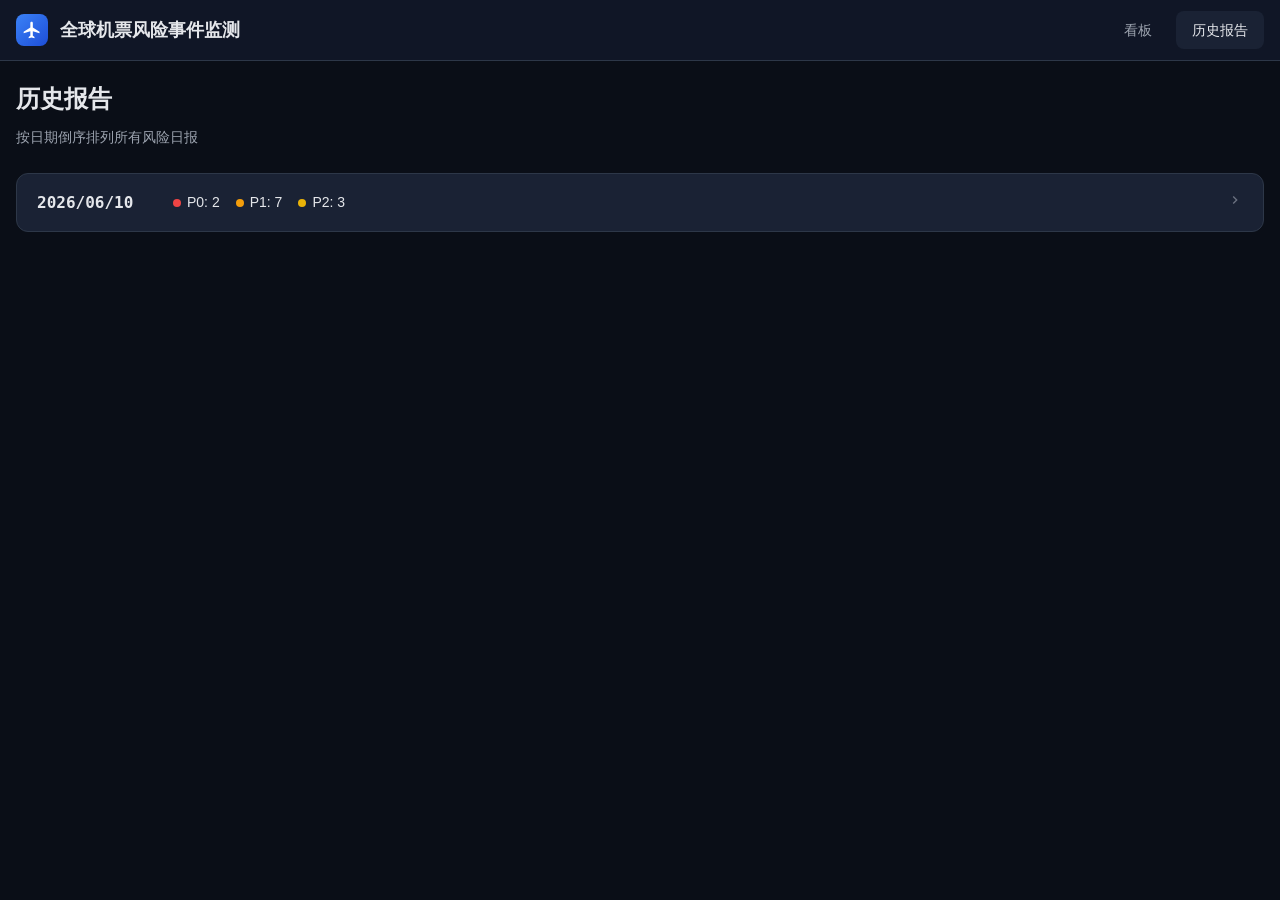
==== archive.html @ c84109a3 "init: flight risk monitor website" ====
<!DOCTYPE html>
<html lang="zh-CN">
<head>
  <meta charset="UTF-8">
  <meta name="viewport" content="width=device-width, initial-scale=1.0">
  <title>历史报告 - 全球机票风险事件监测</title>
  <link rel="stylesheet" href="css/style.css">
</head>
<body>
  <!-- Navigation -->
  <nav class="nav">
    <div class="nav-content">
      <div class="nav-brand">
        <div class="nav-logo">
          <svg viewBox="0 0 24 24"><path d="M21 16v-2l-8-5V3.5c0-.83-.67-1.5-1.5-1.5S10 2.67 10 3.5V9l-8 5v2l8-2.5V19l-2 1.5V22l3.5-1 3.5 1v-1.5L13 19v-5.5l8 2.5z"/></svg>
        </div>
        <span class="nav-title">全球机票风险事件监测</span>
      </div>
      <div class="nav-links">
        <a href="index.html" class="nav-link">看板</a>
        <a href="archive.html" class="nav-link active">历史报告</a>
      </div>
    </div>
  </nav>

  <!-- Main Content -->
  <main class="main">
    <div class="container">
      <!-- Page Header -->
      <div class="page-header">
        <h1 class="page-title">历史报告</h1>
        <div class="page-meta">
          <span>按日期倒序排列所有风险日报</span>
        </div>
      </div>

      <!-- Archive List -->
      <div class="archive-list" id="archiveList">
        <div class="loading">
          <div class="spinner"></div>
          加载历史报告...
        </div>
      </div>
    </div>
  </main>

  <script src="js/archive.js"></script>
</body>
</html>
---- css/style.css ----
/* Global Styles */
:root {
  --bg-primary: #0a0e17;
  --bg-secondary: #111827;
  --bg-card: #1a2234;
  --bg-card-hover: #243044;
  --text-primary: #e5e7eb;
  --text-secondary: #9ca3af;
  --text-muted: #6b7280;
  --border-color: #2d3748;
  --accent-p0: #ef4444;
  --accent-p0-bg: rgba(239, 68, 68, 0.15);
  --accent-p1: #f59e0b;
  --accent-p1-bg: rgba(245, 158, 11, 0.15);
  --accent-p2: #eab308;
  --accent-p2-bg: rgba(234, 179, 8, 0.15);
  --accent-blue: #3b82f6;
  --accent-blue-bg: rgba(59, 130, 246, 0.15);
  --shadow: 0 4px 6px -1px rgba(0, 0, 0, 0.3), 0 2px 4px -1px rgba(0, 0, 0, 0.2);
  --shadow-lg: 0 10px 15px -3px rgba(0, 0, 0, 0.4), 0 4px 6px -2px rgba(0, 0, 0, 0.3);
  --radius: 12px;
  --radius-sm: 8px;
}

* {
  margin: 0;
  padding: 0;
  box-sizing: border-box;
}

body {
  font-family: -apple-system, BlinkMacSystemFont, 'Segoe UI', Roboto, Oxygen, Ubuntu, sans-serif;
  background: var(--bg-primary);
  color: var(--text-primary);
  line-height: 1.6;
  min-height: 100vh;
}

/* Navigation */
.nav {
  position: fixed;
  top: 0;
  left: 0;
  right: 0;
  background: rgba(17, 24, 39, 0.95);
  backdrop-filter: blur(10px);
  border-bottom: 1px solid var(--border-color);
  z-index: 1000;
  padding: 0 1rem;
}

.nav-content {
  max-width: 1400px;
  margin: 0 auto;
  display: flex;
  align-items: center;
  justify-content: space-between;
  height: 60px;
}

.nav-brand {
  display: flex;
  align-items: center;
  gap: 0.75rem;
}

.nav-logo {
  width: 32px;
  height: 32px;
  background: linear-gradient(135deg, var(--accent-blue), #1d4ed8);
  border-radius: 8px;
  display: flex;
  align-items: center;
  justify-content: center;
}

.nav-logo svg {
  width: 20px;
  height: 20px;
  fill: white;
}

.nav-title {
  font-size: 1.125rem;
  font-weight: 600;
  color: var(--text-primary);
}

.nav-links {
  display: flex;
  gap: 0.5rem;
}

.nav-link {
  color: var(--text-secondary);
  text-decoration: none;
  padding: 0.5rem 1rem;
  border-radius: var(--radius-sm);
  font-size: 0.875rem;
  transition: all 0.2s;
}

.nav-link:hover, .nav-link.active {
  color: var(--text-primary);
  background: var(--bg-card);
}

/* Main Content */
.main {
  padding-top: 80px;
  padding-bottom: 2rem;
}

.container {
  max-width: 1400px;
  margin: 0 auto;
  padding: 0 1rem;
}

/* Header */
.page-header {
  margin-bottom: 1.5rem;
}

.page-title {
  font-size: 1.5rem;
  font-weight: 700;
  margin-bottom: 0.5rem;
}

.page-meta {
  display: flex;
  align-items: center;
  gap: 1rem;
  color: var(--text-secondary);
  font-size: 0.875rem;
}

.page-meta span {
  display: flex;
  align-items: center;
  gap: 0.375rem;
}

.page-meta svg {
  width: 14px;
  height: 14px;
  fill: currentColor;
}

/* Stats Cards */
.stats-grid {
  display: grid;
  grid-template-columns: repeat(auto-fit, minmax(200px, 1fr));
  gap: 1rem;
  margin-bottom: 1.5rem;
}

.stat-card {
  background: var(--bg-card);
  border-radius: var(--radius);
  padding: 1.25rem;
  border: 1px solid var(--border-color);
  transition: all 0.2s;
}

.stat-card:hover {
  transform: translateY(-2px);
  box-shadow: var(--shadow-lg);
}

.stat-card.p0 {
  border-left: 4px solid var(--accent-p0);
}

.stat-card.p1 {
  border-left: 4px solid var(--accent-p1);
}

.stat-card.p2 {
  border-left: 4px solid var(--accent-p2);
}

.stat-card.total {
  border-left: 4px solid var(--accent-blue);
}

.stat-label {
  font-size: 0.875rem;
  color: var(--text-secondary);
  margin-bottom: 0.5rem;
  display: flex;
  align-items: center;
  gap: 0.5rem;
}

.stat-value {
  font-size: 2.5rem;
  font-weight: 700;
  font-family: 'SF Mono', 'Consolas', monospace;
}

.stat-card.p0 .stat-value { color: var(--accent-p0); }
.stat-card.p1 .stat-value { color: var(--accent-p1); }
.stat-card.p2 .stat-value { color: var(--accent-p2); }
.stat-card.total .stat-value { color: var(--accent-blue); }

.stat-desc {
  font-size: 0.75rem;
  color: var(--text-muted);
  margin-top: 0.5rem;
}

/* Grid Layout */
.content-grid {
  display: grid;
  grid-template-columns: 1fr;
  gap: 1.5rem;
}

@media (min-width: 1024px) {
  .content-grid {
    grid-template-columns: 1fr 1fr;
  }
}

/* Map Section */
.map-section {
  background: var(--bg-card);
  border-radius: var(--radius);
  border: 1px solid var(--border-color);
  overflow: hidden;
}

.section-header {
  padding: 1rem 1.25rem;
  border-bottom: 1px solid var(--border-color);
  display: flex;
  align-items: center;
  justify-content: space-between;
}

.section-title {
  font-size: 1rem;
  font-weight: 600;
  display: flex;
  align-items: center;
  gap: 0.5rem;
}

.section-title svg {
  width: 18px;
  height: 18px;
  fill: currentColor;
}

.map-container {
  height: 400px;
  background: var(--bg-secondary);
}

#riskMap {
  height: 100%;
  width: 100%;
}

/* Legend */
.legend {
  display: flex;
  gap: 1rem;
  padding: 0.75rem 1.25rem;
  background: var(--bg-secondary);
  border-top: 1px solid var(--border-color);
}

.legend-item {
  display: flex;
  align-items: center;
  gap: 0.375rem;
  font-size: 0.75rem;
  color: var(--text-secondary);
}

.legend-dot {
  width: 10px;
  height: 10px;
  border-radius: 50%;
}

.legend-dot.p0 { background: var(--accent-p0); }
.legend-dot.p1 { background: var(--accent-p1); }
.legend-dot.p2 { background: var(--accent-p2); }

/* Event List */
.event-list-section {
  background: var(--bg-card);
  border-radius: var(--radius);
  border: 1px solid var(--border-color);
}

.event-list {
  max-height: 500px;
  overflow-y: auto;
}

.event-item {
  padding: 1rem 1.25rem;
  border-bottom: 1px solid var(--border-color);
  cursor: pointer;
  transition: background 0.2s;
}

.event-item:last-child {
  border-bottom: none;
}

.event-item:hover {
  background: var(--bg-card-hover);
}

.event-header {
  display: flex;
  align-items: flex-start;
  justify-content: space-between;
  gap: 0.75rem;
  margin-bottom: 0.5rem;
}

.event-priority {
  flex-shrink: 0;
  padding: 0.25rem 0.5rem;
  border-radius: 4px;
  font-size: 0.75rem;
  font-weight: 600;
}

.event-priority.p0 {
  background: var(--accent-p0-bg);
  color: var(--accent-p0);
}

.event-priority.p1 {
  background: var(--accent-p1-bg);
  color: var(--accent-p1);
}

.event-priority.p2 {
  background: var(--accent-p2-bg);
  color: var(--accent-p2);
}

.event-title {
  font-size: 0.9375rem;
  font-weight: 500;
  flex: 1;
}

.event-category {
  font-size: 0.75rem;
  color: var(--text-muted);
  margin-top: 0.375rem;
}

.event-meta {
  display: flex;
  flex-wrap: wrap;
  gap: 1rem;
  font-size: 0.8125rem;
  color: var(--text-secondary);
}

.event-meta-item {
  display: flex;
  align-items: center;
  gap: 0.375rem;
}

.event-meta-item svg {
  width: 14px;
  height: 14px;
  fill: currentColor;
}

/* Report Page */
.report-header {
  display: flex;
  flex-wrap: wrap;
  align-items: center;
  gap: 1rem;
  margin-bottom: 1.5rem;
}

.back-link {
  display: inline-flex;
  align-items: center;
  gap: 0.5rem;
  color: var(--text-secondary);
  text-decoration: none;
  font-size: 0.875rem;
  padding: 0.5rem 0;
  transition: color 0.2s;
}

.back-link:hover {
  color: var(--text-primary);
}

.back-link svg {
  width: 16px;
  height: 16px;
  fill: currentColor;
}

.report-title {
  font-size: 1.25rem;
  font-weight: 600;
}

/* Report Sections */
.report-section {
  margin-bottom: 1.5rem;
}

.report-section.p0 {
  border-left: 4px solid var(--accent-p0);
}

.report-section.p1 {
  border-left: 4px solid var(--accent-p1);
}

.report-section.p2 {
  border-left: 4px solid var(--accent-p2);
}

.report-section-header {
  background: var(--bg-card);
  padding: 1rem 1.25rem;
  border-radius: var(--radius) var(--radius) 0 0;
  border: 1px solid var(--border-color);
  border-bottom: none;
  display: flex;
  align-items: center;
  gap: 0.75rem;
}

.report-section-title {
  font-size: 1rem;
  font-weight: 600;
}

.report-section-body {
  background: var(--bg-card);
  border-radius: 0 0 var(--radius) var(--radius);
  border: 1px solid var(--border-color);
  overflow: hidden;
}

.dimension-group {
  padding: 1rem 1.25rem;
  border-bottom: 1px solid var(--border-color);
}

.dimension-group:last-child {
  border-bottom: none;
}

.dimension-title {
  font-size: 0.875rem;
  font-weight: 600;
  color: var(--text-secondary);
  margin-bottom: 0.75rem;
  display: flex;
  align-items: center;
  gap: 0.5rem;
}

.dimension-title svg {
  width: 16px;
  height: 16px;
  fill: currentColor;
}

.event-card {
  background: var(--bg-secondary);
  border-radius: var(--radius-sm);
  padding: 1rem;
  margin-bottom: 0.75rem;
}

.event-card:last-child {
  margin-bottom: 0;
}

.event-card-title {
  font-size: 0.9375rem;
  font-weight: 500;
  margin-bottom: 0.75rem;
}

.event-details {
  display: grid;
  grid-template-columns: repeat(auto-fit, minmax(200px, 1fr));
  gap: 0.75rem;
}

.detail-item {
  font-size: 0.8125rem;
}

.detail-label {
  color: var(--text-muted);
  margin-bottom: 0.125rem;
}

.detail-value {
  color: var(--text-primary);
}

.action-box {
  margin-top: 0.75rem;
  padding: 0.75rem;
  background: var(--accent-blue-bg);
  border-radius: var(--radius-sm);
  border-left: 3px solid var(--accent-blue);
}

.action-label {
  font-size: 0.75rem;
  font-weight: 600;
  color: var(--accent-blue);
  margin-bottom: 0.25rem;
}

.action-text {
  font-size: 0.8125rem;
  color: var(--text-secondary);
}

/* Flight Table */
.flight-section {
  background: var(--bg-card);
  border-radius: var(--radius);
  border: 1px solid var(--border-color);
  margin-bottom: 1.5rem;
}

.flight-table-wrapper {
  overflow-x: auto;
}

.flight-table {
  width: 100%;
  border-collapse: collapse;
  font-size: 0.8125rem;
}

.flight-table th,
.flight-table td {
  padding: 0.75rem 1rem;
  text-align: left;
  border-bottom: 1px solid var(--border-color);
}

.flight-table th {
  background: var(--bg-secondary);
  font-weight: 600;
  color: var(--text-secondary);
  white-space: nowrap;
}

.flight-table tr:last-child td {
  border-bottom: none;
}

.flight-table tr:hover td {
  background: var(--bg-card-hover);
}

.flight-airport {
  font-weight: 600;
}

.flight-count {
  color: var(--text-muted);
  font-size: 0.75rem;
}

.flight-route {
  font-family: 'SF Mono', 'Consolas', monospace;
  color: var(--text-secondary);
}

.status-badge {
  display: inline-flex;
  align-items: center;
  gap: 0.25rem;
  padding: 0.25rem 0.5rem;
  border-radius: 4px;
  font-size: 0.75rem;
  font-weight: 500;
}

.status-badge.cancelled {
  background: var(--accent-p0-bg);
  color: var(--accent-p0);
}

.status-badge.delayed {
  background: var(--accent-p1-bg);
  color: var(--accent-p1);
}

/* Sources */
.sources-section {
  background: var(--bg-card);
  border-radius: var(--radius);
  border: 1px solid var(--border-color);
  padding: 1.25rem;
}

.sources-title {
  font-size: 0.875rem;
  font-weight: 600;
  margin-bottom: 0.75rem;
}

.sources-list {
  display: flex;
  flex-wrap: wrap;
  gap: 0.5rem;
}

.source-tag {
  display: inline-flex;
  align-items: center;
  gap: 0.375rem;
  padding: 0.375rem 0.75rem;
  background: var(--bg-secondary);
  border-radius: var(--radius-sm);
  font-size: 0.75rem;
  color: var(--text-secondary);
}

.source-tag svg {
  width: 12px;
  height: 12px;
  fill: currentColor;
}

/* Archive Page */
.archive-list {
  display: flex;
  flex-direction: column;
  gap: 0.75rem;
}

.archive-item {
  display: flex;
  align-items: center;
  gap: 1rem;
  background: var(--bg-card);
  border-radius: var(--radius);
  border: 1px solid var(--border-color);
  padding: 1rem 1.25rem;
  cursor: pointer;
  transition: all 0.2s;
}

.archive-item:hover {
  background: var(--bg-card-hover);
  transform: translateX(4px);
}

.archive-date {
  font-size: 1rem;
  font-weight: 600;
  font-family: 'SF Mono', 'Consolas', monospace;
  min-width: 120px;
}

.archive-stats {
  display: flex;
  gap: 1rem;
  flex: 1;
}

.archive-stat {
  display: flex;
  align-items: center;
  gap: 0.375rem;
  font-size: 0.875rem;
}

.archive-stat .dot {
  width: 8px;
  height: 8px;
  border-radius: 50%;
}

.archive-stat .dot.p0 { background: var(--accent-p0); }
.archive-stat .dot.p1 { background: var(--accent-p1); }
.archive-stat .dot.p2 { background: var(--accent-p2); }

.archive-arrow {
  color: var(--text-muted);
}

.archive-arrow svg {
  width: 16px;
  height: 16px;
  fill: currentColor;
}

.empty-state {
  text-align: center;
  padding: 3rem 1rem;
  color: var(--text-muted);
}

.empty-state svg {
  width: 48px;
  height: 48px;
  fill: currentColor;
  margin-bottom: 1rem;
  opacity: 0.5;
}

/* Loading */
.loading {
  display: flex;
  align-items: center;
  justify-content: center;
  padding: 3rem 1rem;
  color: var(--text-muted);
}

.spinner {
  width: 32px;
  height: 32px;
  border: 3px solid var(--border-color);
  border-top-color: var(--accent-blue);
  border-radius: 50%;
  animation: spin 1s linear infinite;
  margin-right: 0.75rem;
}

@keyframes spin {
  to { transform: rotate(360deg); }
}

/* Leaflet Custom Styles */
.leaflet-popup-content-wrapper {
  background: var(--bg-card);
  color: var(--text-primary);
  border-radius: var(--radius-sm);
  box-shadow: var(--shadow-lg);
}

.leaflet-popup-tip {
  background: var(--bg-card);
}

.leaflet-popup-content {
  margin: 0.75rem 1rem;
  font-size: 0.8125rem;
}

.popup-title {
  font-weight: 600;
  margin-bottom: 0.375rem;
}

.popup-priority {
  display: inline-block;
  padding: 0.125rem 0.375rem;
  border-radius: 3px;
  font-size: 0.6875rem;
  font-weight: 600;
  margin-bottom: 0.375rem;
}

.popup-priority.p0 {
  background: var(--accent-p0-bg);
  color: var(--accent-p0);
}

.popup-priority.p1 {
  background: var(--accent-p1-bg);
  color: var(--accent-p1);
}

.popup-priority.p2 {
  background: var(--accent-p2-bg);
  color: var(--accent-p2);
}

.popup-summary {
  color: var(--text-secondary);
  font-size: 0.75rem;
  line-height: 1.4;
}

/* Mobile Responsive */
@media (max-width: 640px) {
  .nav-title {
    font-size: 0.9375rem;
  }

  .stats-grid {
    grid-template-columns: repeat(2, 1fr);
  }

  .stat-value {
    font-size: 1.75rem;
  }

  .event-meta {
    flex-direction: column;
    gap: 0.5rem;
  }

  .archive-stats {
    flex-wrap: wrap;
    gap: 0.5rem;
  }

  .archive-date {
    min-width: auto;
  }

  .map-container {
    height: 300px;
  }

  .flight-table {
    font-size: 0.75rem;
  }

  .flight-table th,
  .flight-table td {
    padding: 0.5rem 0.75rem;
  }
}

/* Scrollbar */
::-webkit-scrollbar {
  width: 8px;
  height: 8px;
}

::-webkit-scrollbar-track {
  background: var(--bg-secondary);
}

::-webkit-scrollbar-thumb {
  background: var(--border-color);
  border-radius: 4px;
}

::-webkit-scrollbar-thumb:hover {
  background: var(--text-muted);
}
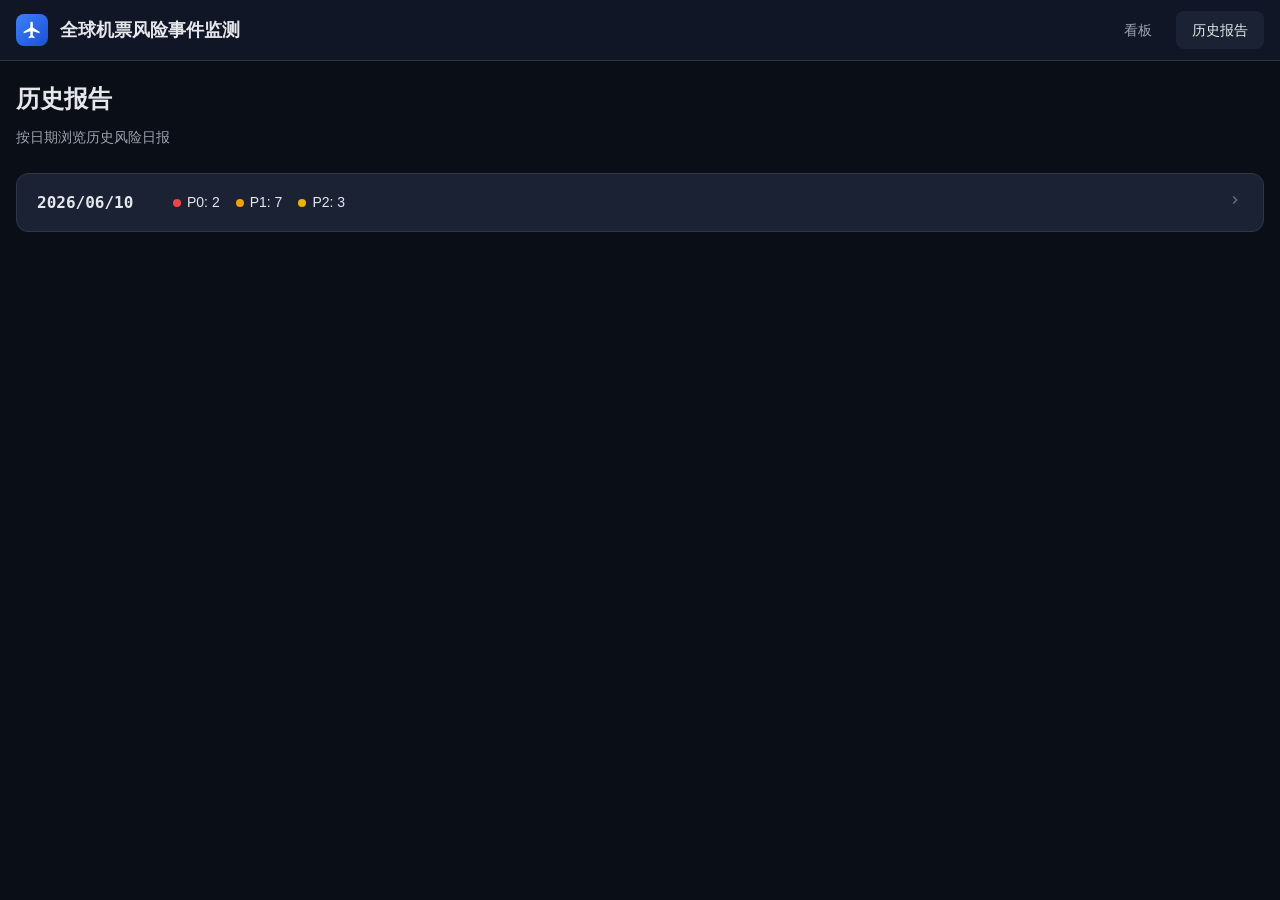
==== commit 8127cde5: "feat: realtime data via raw.githubusercontent.com + polling + P0 pulse" ====
--- a/archive.html
+++ b/archive.html
@@ -4,6 +4,8 @@
   <meta charset="UTF-8">
   <meta name="viewport" content="width=device-width, initial-scale=1.0">
   <title>历史报告 - 全球机票风险事件监测</title>
+  <meta name="description" content="全球机票风险事件历史报告归档">
+  <link rel="icon" href="data:image/svg+xml,<svg xmlns='http://www.w3.org/2000/svg' viewBox='0 0 24 24'><path d='M21 16v-2l-8-5V3.5c0-.83-.67-1.5-1.5-1.5S10 2.67 10 3.5V9l-8 5v2l8-2.5V19l-2 1.5V22l3.5-1 3.5 1v-1.5L13 19v-5.5l8 2.5z' fill='%233b82f6'/></svg>">
   <link rel="stylesheet" href="css/style.css">
 </head>
 <body>
@@ -30,7 +32,7 @@
       <div class="page-header">
         <h1 class="page-title">历史报告</h1>
         <div class="page-meta">
-          <span>按日期倒序排列所有风险日报</span>
+          <span>按日期浏览历史风险日报</span>
         </div>
       </div>
 
@@ -38,12 +40,13 @@
       <div class="archive-list" id="archiveList">
         <div class="loading">
           <div class="spinner"></div>
-          加载历史报告...
+          加载中...
         </div>
       </div>
     </div>
   </main>
 
+  <script src="js/config.js"></script>
   <script src="js/archive.js"></script>
 </body>
 </html>
--- a/css/style.css
+++ b/css/style.css
@@ -861,3 +861,95 @@
 ::-webkit-scrollbar-thumb:hover {
   background: var(--text-muted);
 }
+
+/* Update Notification Banner */
+.update-notification {
+  position: fixed;
+  top: 70px;
+  left: 50%;
+  transform: translateX(-50%);
+  background: linear-gradient(135deg, #1e40af, #3b82f6);
+  color: white;
+  padding: 0.75rem 1.5rem;
+  border-radius: 12px;
+  display: flex;
+  align-items: center;
+  gap: 1rem;
+  z-index: 9999;
+  box-shadow: 0 10px 25px rgba(59, 130, 246, 0.3);
+  animation: slideDown 0.3s ease-out;
+  font-size: 0.875rem;
+  white-space: nowrap;
+}
+
+.update-notification button {
+  background: rgba(255,255,255,0.2);
+  border: 1px solid rgba(255,255,255,0.3);
+  color: white;
+  padding: 0.375rem 0.75rem;
+  border-radius: 6px;
+  cursor: pointer;
+  font-size: 0.8125rem;
+  transition: background 0.2s;
+}
+
+.update-notification button:hover {
+  background: rgba(255,255,255,0.3);
+}
+
+.update-notification .btn-dismiss {
+  background: transparent;
+  border-color: rgba(255,255,255,0.15);
+}
+
+@keyframes slideDown {
+  from {
+    transform: translateX(-50%) translateY(-20px);
+    opacity: 0;
+  }
+  to {
+    transform: translateX(-50%) translateY(0);
+    opacity: 1;
+  }
+}
+
+/* P0 Pulse Marker on Map */
+.p0-marker {
+  position: relative;
+  width: 24px;
+  height: 24px;
+}
+
+.p0-core {
+  position: absolute;
+  top: 4px;
+  left: 4px;
+  width: 16px;
+  height: 16px;
+  border-radius: 50%;
+  border: 2px solid rgba(255,255,255,0.8);
+  z-index: 2;
+}
+
+.p0-pulse {
+  position: absolute;
+  top: 0;
+  left: 0;
+  width: 24px;
+  height: 24px;
+  border-radius: 50%;
+  opacity: 0;
+  z-index: 1;
+  animation: p0Pulse 2s ease-out infinite;
+}
+
+@keyframes p0Pulse {
+  0% {
+    transform: scale(0.5);
+    opacity: 0.7;
+  }
+  100% {
+    transform: scale(2.5);
+    opacity: 0;
+  }
+}
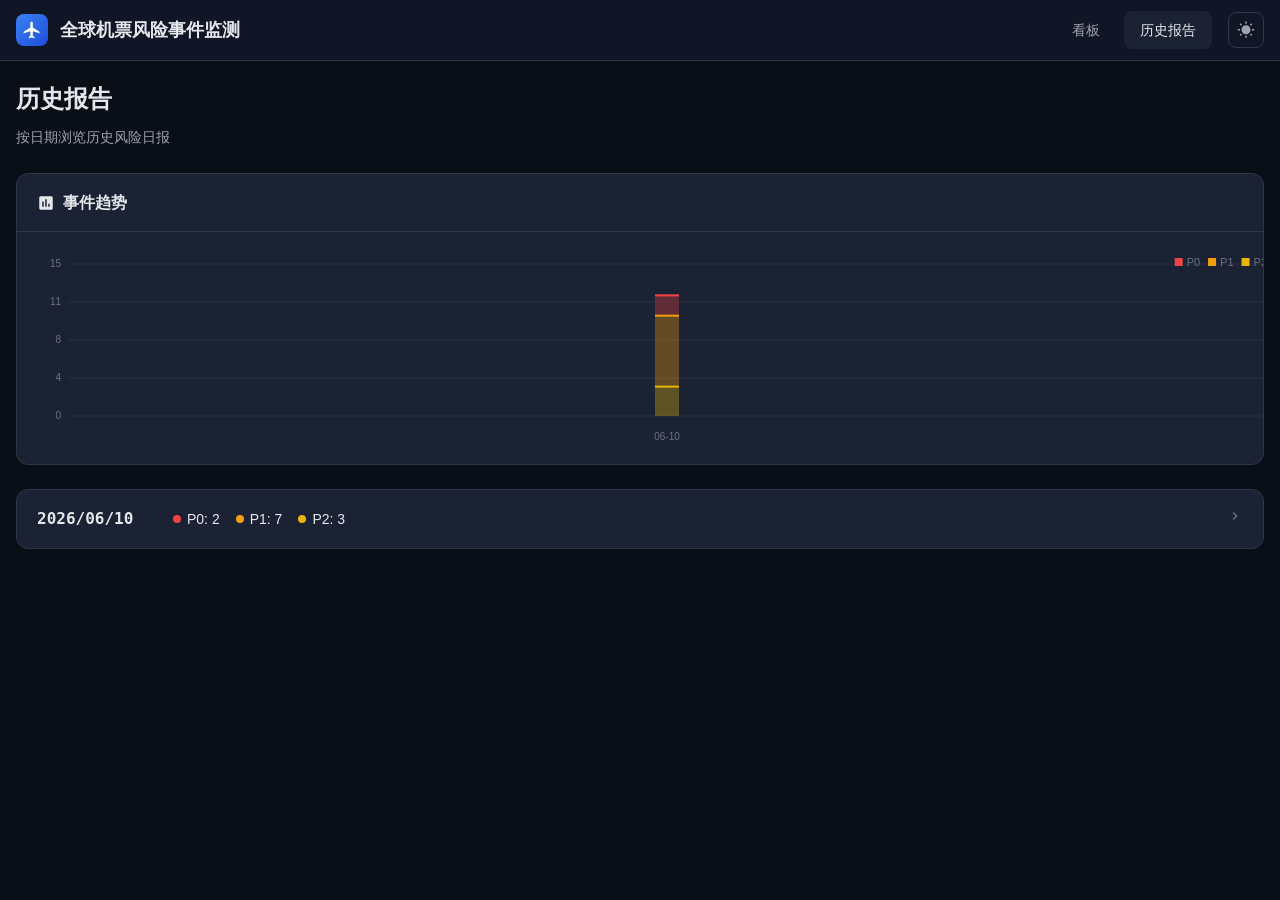
==== commit 0c236a69: "feat: 网站全面优化 - 筛选搜索/ESRI底图/趋势图/详情地图/主题切换 1. 事件筛选/搜索：支持按等级(P0/P1/P2)、话题分类、关键词筛选事件 2. 地图底图：CartoDB → E" ====
--- a/archive.html
+++ b/archive.html
@@ -18,9 +18,14 @@
         </div>
         <span class="nav-title">全球机票风险事件监测</span>
       </div>
-      <div class="nav-links">
-        <a href="index.html" class="nav-link">看板</a>
-        <a href="archive.html" class="nav-link active">历史报告</a>
+      <div class="nav-right">
+        <div class="nav-links">
+          <a href="index.html" class="nav-link">看板</a>
+          <a href="archive.html" class="nav-link active">历史报告</a>
+        </div>
+        <button class="theme-toggle" id="themeToggle" onclick="toggleTheme()" title="切换主题">
+          <svg viewBox="0 0 24 24"><path d="M6.76 4.84l-1.8-1.79-1.41 1.41 1.79 1.79 1.42-1.41zM4 10.5H1v2h3v-2zm9-9.95h-2V3.5h2V.55zm7.45 3.91l-1.41-1.41-1.79 1.79 1.41 1.41 1.79-1.79zm-3.21 13.7l1.79 1.8 1.41-1.41-1.8-1.79-1.4 1.4zM20 10.5v2h3v-2h-3zm-8-5c-3.31 0-6 2.69-6 6s2.69 6 6 6 6-2.69 6-6-2.69-6-6-6zm-1 16.95h2V19.5h-2v2.95zm-7.45-3.91l1.41 1.41 1.79-1.8-1.41-1.41-1.79 1.8z"/></svg>
+        </button>
       </div>
     </div>
   </nav>
@@ -33,6 +38,19 @@
         <h1 class="page-title">历史报告</h1>
         <div class="page-meta">
           <span>按日期浏览历史风险日报</span>
+        </div>
+      </div>
+
+      <!-- Trend Chart -->
+      <div class="trend-section">
+        <div class="section-header">
+          <h2 class="section-title">
+            <svg viewBox="0 0 24 24"><path d="M19 3H5c-1.1 0-2 .9-2 2v14c0 1.1.9 2 2 2h14c1.1 0 2-.9 2-2V5c0-1.1-.9-2-2-2zM9 17H7v-7h2v7zm4 0h-2V7h2v10zm4 0h-2v-4h2v4z"/></svg>
+            事件趋势
+          </h2>
+        </div>
+        <div class="trend-chart-wrapper">
+          <canvas id="trendChart"></canvas>
         </div>
       </div>
 
--- a/css/style.css
+++ b/css/style.css
@@ -1,4 +1,4 @@
-/* Global Styles */
+/* Global Styles - Dark Theme (Default) */
 :root {
   --bg-primary: #0a0e17;
   --bg-secondary: #111827;
@@ -22,6 +22,24 @@
   --radius-sm: 8px;
 }
 
+/* Light Theme */
+.light-theme {
+  --bg-primary: #f3f4f6;
+  --bg-secondary: #e5e7eb;
+  --bg-card: #ffffff;
+  --bg-card-hover: #f9fafb;
+  --text-primary: #111827;
+  --text-secondary: #4b5563;
+  --text-muted: #9ca3af;
+  --border-color: #d1d5db;
+  --accent-p0-bg: rgba(239, 68, 68, 0.1);
+  --accent-p1-bg: rgba(245, 158, 11, 0.1);
+  --accent-p2-bg: rgba(234, 179, 8, 0.1);
+  --accent-blue-bg: rgba(59, 130, 246, 0.1);
+  --shadow: 0 4px 6px -1px rgba(0, 0, 0, 0.08), 0 2px 4px -1px rgba(0, 0, 0, 0.04);
+  --shadow-lg: 0 10px 15px -3px rgba(0, 0, 0, 0.1), 0 4px 6px -2px rgba(0, 0, 0, 0.05);
+}
+
 * {
   margin: 0;
   padding: 0;
@@ -34,6 +52,7 @@
   color: var(--text-primary);
   line-height: 1.6;
   min-height: 100vh;
+  transition: background 0.3s, color 0.3s;
 }
 
 /* Navigation */
@@ -47,6 +66,11 @@
   border-bottom: 1px solid var(--border-color);
   z-index: 1000;
   padding: 0 1rem;
+  transition: background 0.3s, border-color 0.3s;
+}
+
+.light-theme .nav {
+  background: rgba(255, 255, 255, 0.95);
 }
 
 .nav-content {
@@ -86,6 +110,12 @@
   color: var(--text-primary);
 }
 
+.nav-right {
+  display: flex;
+  align-items: center;
+  gap: 1rem;
+}
+
 .nav-links {
   display: flex;
   gap: 0.5rem;
@@ -103,6 +133,41 @@
 .nav-link:hover, .nav-link.active {
   color: var(--text-primary);
   background: var(--bg-card);
+}
+
+/* Theme Toggle */
+.theme-toggle {
+  background: none;
+  border: 1px solid var(--border-color);
+  color: var(--text-secondary);
+  width: 36px;
+  height: 36px;
+  border-radius: var(--radius-sm);
+  cursor: pointer;
+  display: flex;
+  align-items: center;
+  justify-content: center;
+  transition: all 0.2s;
+}
+
+.theme-toggle:hover {
+  color: var(--accent-blue);
+  border-color: var(--accent-blue);
+  background: var(--accent-blue-bg);
+}
+
+.theme-toggle svg {
+  width: 18px;
+  height: 18px;
+  fill: currentColor;
+}
+
+.light-theme .nav {
+  background: rgba(255, 255, 255, 0.95);
+}
+
+.light-theme .nav-title {
+  color: var(--text-primary);
 }
 
 /* Main Content */
@@ -169,21 +234,10 @@
   box-shadow: var(--shadow-lg);
 }
 
-.stat-card.p0 {
-  border-left: 4px solid var(--accent-p0);
-}
-
-.stat-card.p1 {
-  border-left: 4px solid var(--accent-p1);
-}
-
-.stat-card.p2 {
-  border-left: 4px solid var(--accent-p2);
-}
-
-.stat-card.total {
-  border-left: 4px solid var(--accent-blue);
-}
+.stat-card.p0 { border-left: 4px solid var(--accent-p0); }
+.stat-card.p1 { border-left: 4px solid var(--accent-p1); }
+.stat-card.p2 { border-left: 4px solid var(--accent-p2); }
+.stat-card.total { border-left: 4px solid var(--accent-blue); }
 
 .stat-label {
   font-size: 0.875rem;
@@ -209,6 +263,93 @@
   font-size: 0.75rem;
   color: var(--text-muted);
   margin-top: 0.5rem;
+}
+
+/* Filter Bar */
+.filter-bar {
+  display: flex;
+  align-items: center;
+  gap: 1.25rem;
+  padding: 0.875rem 1.25rem;
+  background: var(--bg-card);
+  border-radius: var(--radius);
+  border: 1px solid var(--border-color);
+  margin-bottom: 1.5rem;
+  flex-wrap: wrap;
+}
+
+.filter-group {
+  display: flex;
+  align-items: center;
+  gap: 0.5rem;
+}
+
+.filter-label {
+  font-size: 0.8125rem;
+  color: var(--text-muted);
+  font-weight: 500;
+  white-space: nowrap;
+}
+
+.filter-priority,
+.filter-category {
+  display: flex;
+  gap: 0.25rem;
+}
+
+.filter-btn {
+  background: var(--bg-secondary);
+  border: 1px solid var(--border-color);
+  color: var(--text-secondary);
+  padding: 0.3rem 0.75rem;
+  border-radius: 6px;
+  font-size: 0.75rem;
+  cursor: pointer;
+  transition: all 0.15s;
+  white-space: nowrap;
+}
+
+.filter-btn:hover {
+  background: var(--bg-card-hover);
+  color: var(--text-primary);
+}
+
+.filter-btn.active {
+  background: var(--accent-blue);
+  color: #fff;
+  border-color: var(--accent-blue);
+}
+
+.filter-search {
+  flex: 1;
+  min-width: 180px;
+}
+
+.filter-search svg {
+  width: 16px;
+  height: 16px;
+  fill: var(--text-muted);
+  flex-shrink: 0;
+}
+
+.filter-search input {
+  flex: 1;
+  background: transparent;
+  border: none;
+  color: var(--text-primary);
+  font-size: 0.8125rem;
+  outline: none;
+}
+
+.filter-search input::placeholder {
+  color: var(--text-muted);
+}
+
+.filter-count {
+  font-size: 0.75rem;
+  color: var(--text-muted);
+  font-family: 'SF Mono', 'Consolas', monospace;
+  white-space: nowrap;
 }
 
 /* Grid Layout */
@@ -334,20 +475,9 @@
   font-weight: 600;
 }
 
-.event-priority.p0 {
-  background: var(--accent-p0-bg);
-  color: var(--accent-p0);
-}
-
-.event-priority.p1 {
-  background: var(--accent-p1-bg);
-  color: var(--accent-p1);
-}
-
-.event-priority.p2 {
-  background: var(--accent-p2-bg);
-  color: var(--accent-p2);
-}
+.event-priority.p0 { background: var(--accent-p0-bg); color: var(--accent-p0); }
+.event-priority.p1 { background: var(--accent-p1-bg); color: var(--accent-p1); }
+.event-priority.p2 { background: var(--accent-p2-bg); color: var(--accent-p2); }
 
 .event-title {
   font-size: 0.9375rem;
@@ -361,6 +491,88 @@
   margin-top: 0.375rem;
 }
 
+.event-summary {
+  font-size: 0.8125rem;
+  color: var(--text-secondary);
+  margin-top: 0.5rem;
+  line-height: 1.5;
+  padding: 0.5rem 0.75rem;
+  background: var(--bg-secondary);
+  border-radius: 6px;
+  border-left: 3px solid var(--accent-blue);
+}
+
+.event-card-summary {
+  font-size: 0.8125rem;
+  color: var(--text-secondary);
+  margin-bottom: 0.75rem;
+  line-height: 1.6;
+  padding: 0.625rem 0.75rem;
+  background: var(--bg-secondary);
+  border-radius: var(--radius-sm);
+  border-left: 3px solid var(--accent-blue);
+}
+
+.event-card-description {
+  margin-bottom: 0.75rem;
+}
+
+.desc-content {
+  font-size: 0.8125rem;
+  color: var(--text-secondary);
+  line-height: 1.75;
+  padding: 0.625rem 0.75rem;
+  background: var(--bg-secondary);
+  border-radius: var(--radius-sm);
+  overflow: hidden;
+  transition: max-height 0.3s ease;
+}
+
+.desc-content p {
+  margin: 0 0 0.5rem 0;
+}
+
+.desc-content p:last-child {
+  margin-bottom: 0;
+}
+
+.desc-content.collapsed {
+  max-height: 3.6em;
+  position: relative;
+}
+
+.desc-content.collapsed::after {
+  content: '';
+  position: absolute;
+  bottom: 0;
+  left: 0;
+  right: 0;
+  height: 2em;
+  background: linear-gradient(transparent, var(--bg-secondary));
+  pointer-events: none;
+}
+
+.desc-toggle {
+  display: inline-flex;
+  align-items: center;
+  gap: 4px;
+  background: none;
+  border: none;
+  color: var(--accent-blue);
+  font-size: 0.75rem;
+  cursor: pointer;
+  padding: 4px 0;
+  margin-top: 2px;
+}
+
+.desc-toggle:hover {
+  opacity: 0.8;
+}
+
+.desc-toggle svg {
+  transition: transform 0.2s ease;
+}
+
 .event-meta {
   display: flex;
   flex-wrap: wrap;
@@ -416,22 +628,51 @@
   font-weight: 600;
 }
 
+/* Report Mini Map */
+.report-map-section {
+  background: var(--bg-card);
+  border-radius: var(--radius);
+  border: 1px solid var(--border-color);
+  overflow: hidden;
+  margin-bottom: 1.5rem;
+}
+
+.report-map-container {
+  height: 280px;
+  background: var(--bg-secondary);
+}
+
+#reportMap {
+  height: 100%;
+  width: 100%;
+}
+
+/* Trend Chart Section */
+.trend-section {
+  background: var(--bg-card);
+  border-radius: var(--radius);
+  border: 1px solid var(--border-color);
+  overflow: hidden;
+  margin-bottom: 1.5rem;
+}
+
+.trend-chart-wrapper {
+  padding: 1rem 1.25rem;
+}
+
+#trendChart {
+  width: 100%;
+  display: block;
+}
+
 /* Report Sections */
 .report-section {
   margin-bottom: 1.5rem;
 }
 
-.report-section.p0 {
-  border-left: 4px solid var(--accent-p0);
-}
-
-.report-section.p1 {
-  border-left: 4px solid var(--accent-p1);
-}
-
-.report-section.p2 {
-  border-left: 4px solid var(--accent-p2);
-}
+.report-section.p0 { border-left: 4px solid var(--accent-p0); }
+.report-section.p1 { border-left: 4px solid var(--accent-p1); }
+.report-section.p2 { border-left: 4px solid var(--accent-p2); }
 
 .report-section-header {
   background: var(--bg-card);
@@ -780,25 +1021,25 @@
   margin-bottom: 0.375rem;
 }
 
-.popup-priority.p0 {
-  background: var(--accent-p0-bg);
-  color: var(--accent-p0);
-}
-
-.popup-priority.p1 {
-  background: var(--accent-p1-bg);
-  color: var(--accent-p1);
-}
-
-.popup-priority.p2 {
-  background: var(--accent-p2-bg);
-  color: var(--accent-p2);
-}
+.popup-priority.p0 { background: var(--accent-p0-bg); color: var(--accent-p0); }
+.popup-priority.p1 { background: var(--accent-p1-bg); color: var(--accent-p1); }
+.popup-priority.p2 { background: var(--accent-p2-bg); color: var(--accent-p2); }
 
 .popup-summary {
   color: var(--text-secondary);
   font-size: 0.75rem;
   line-height: 1.4;
+}
+
+/* Light theme Leaflet overrides */
+.light-theme .leaflet-popup-content-wrapper {
+  background: #fff;
+  color: #111827;
+  box-shadow: 0 4px 12px rgba(0,0,0,0.12);
+}
+
+.light-theme .leaflet-popup-tip {
+  background: #fff;
 }
 
 /* Mobile Responsive */
@@ -833,6 +1074,10 @@
     height: 300px;
   }
 
+  .report-map-container {
+    height: 200px;
+  }
+
   .flight-table {
     font-size: 0.75rem;
   }
@@ -840,6 +1085,14 @@
   .flight-table th,
   .flight-table td {
     padding: 0.5rem 0.75rem;
+  }
+
+  .filter-bar {
+    gap: 0.75rem;
+  }
+
+  .filter-search {
+    min-width: 140px;
   }
 }
 
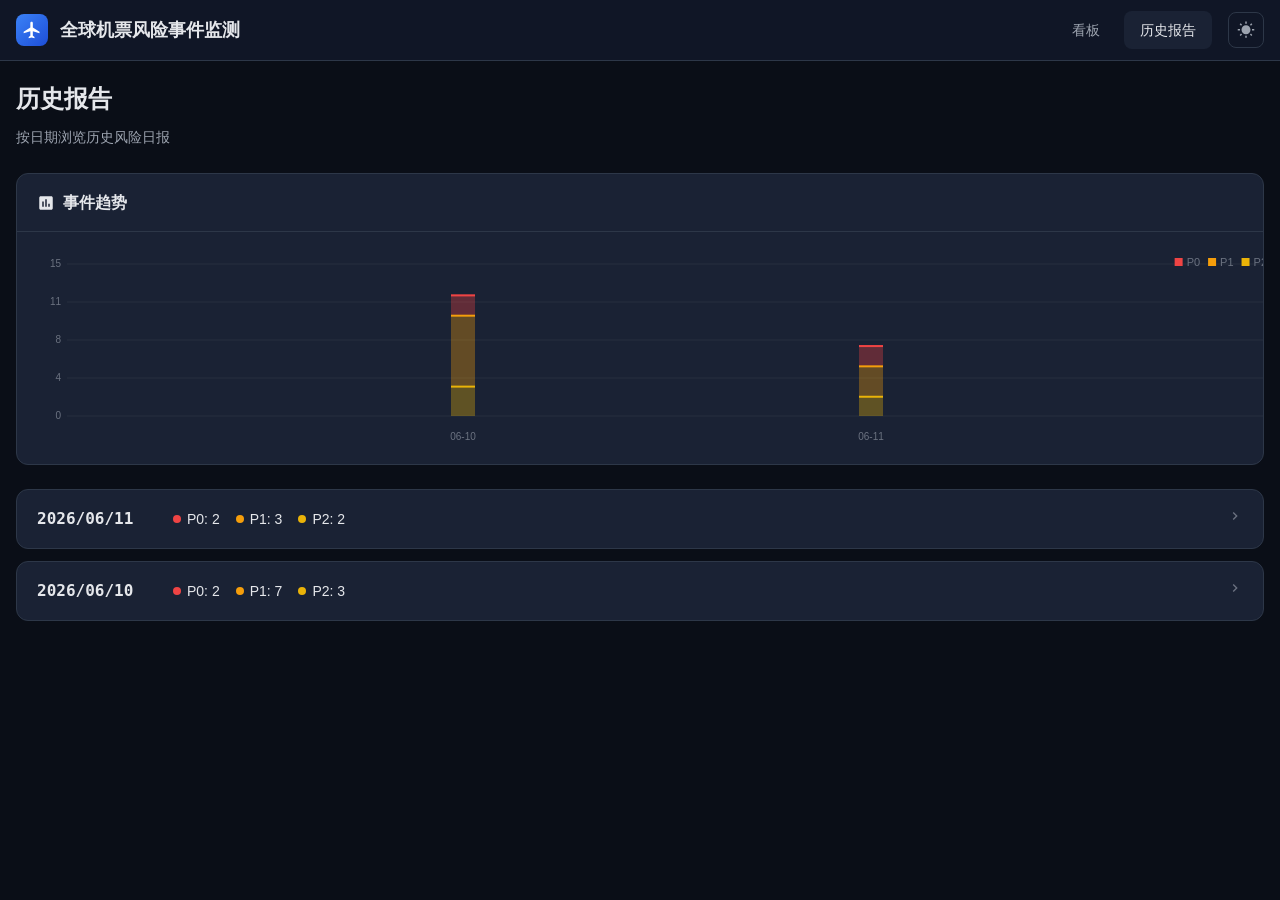
==== commit 935874a8: "fix: 所有静态资源加版本号强制刷新浏览器缓存" ====
--- a/archive.html
+++ b/archive.html
@@ -6,7 +6,7 @@
   <title>历史报告 - 全球机票风险事件监测</title>
   <meta name="description" content="全球机票风险事件历史报告归档">
   <link rel="icon" href="data:image/svg+xml,<svg xmlns='http://www.w3.org/2000/svg' viewBox='0 0 24 24'><path d='M21 16v-2l-8-5V3.5c0-.83-.67-1.5-1.5-1.5S10 2.67 10 3.5V9l-8 5v2l8-2.5V19l-2 1.5V22l3.5-1 3.5 1v-1.5L13 19v-5.5l8 2.5z' fill='%233b82f6'/></svg>">
-  <link rel="stylesheet" href="css/style.css">
+  <link rel="stylesheet" href="css/style.css?v=20260611b">
 </head>
 <body>
   <!-- Navigation -->
@@ -64,7 +64,7 @@
     </div>
   </main>
 
-  <script src="js/config.js"></script>
-  <script src="js/archive.js"></script>
+  <script src="js/config.js?v=20260611b"></script>
+  <script src="js/archive.js?v=20260611b"></script>
 </body>
 </html>
--- a/css/style.css
+++ b/css/style.css
@@ -459,6 +459,19 @@
   background: var(--bg-card-hover);
 }
 
+.event-item.clickable {
+  cursor: pointer;
+}
+
+.event-item.clickable:hover {
+  background: var(--bg-card-hover);
+  transform: translateX(4px);
+}
+
+.event-item.clickable:active {
+  transform: translateX(2px);
+}
+
 .event-header {
   display: flex;
   align-items: flex-start;
@@ -1206,3 +1219,15 @@
     opacity: 0;
   }
 }
+
+/* Highlight animation for anchored event card */
+@keyframes highlight-pulse {
+  0% { box-shadow: 0 0 0 0 rgba(59, 130, 246, 0.5); }
+  50% { box-shadow: 0 0 0 8px rgba(59, 130, 246, 0.15); }
+  100% { box-shadow: 0 0 0 0 rgba(59, 130, 246, 0); }
+}
+
+.event-card.highlight-card {
+  animation: highlight-pulse 1s ease-in-out 2;
+  border-color: var(--accent-blue) !important;
+}
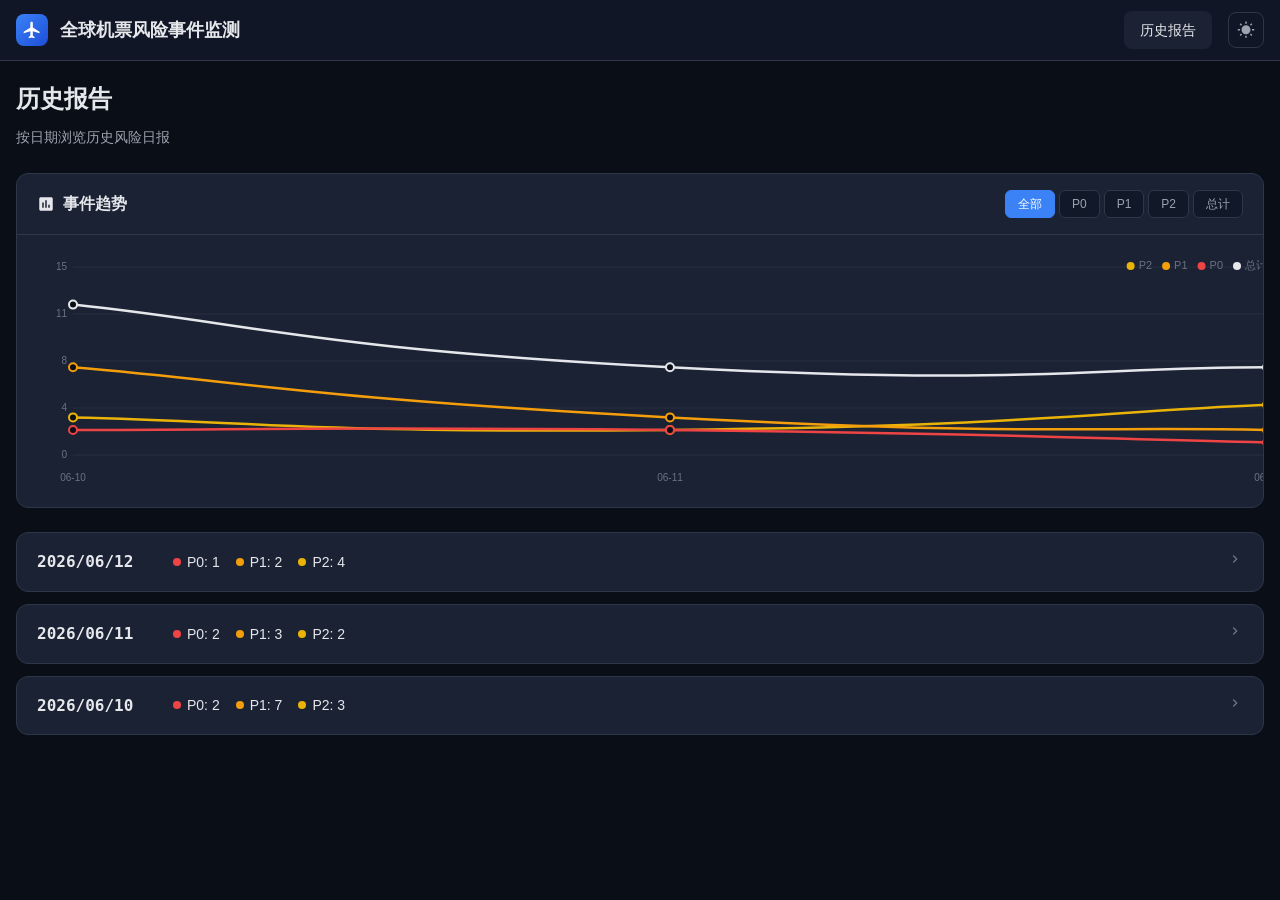
==== commit 4d7b6b2a: "feat: 首页改为日报详情+日期切换；趋势图改为折线图+等级筛选" ====
--- a/archive.html
+++ b/archive.html
@@ -6,7 +6,7 @@
   <title>历史报告 - 全球机票风险事件监测</title>
   <meta name="description" content="全球机票风险事件历史报告归档">
   <link rel="icon" href="data:image/svg+xml,<svg xmlns='http://www.w3.org/2000/svg' viewBox='0 0 24 24'><path d='M21 16v-2l-8-5V3.5c0-.83-.67-1.5-1.5-1.5S10 2.67 10 3.5V9l-8 5v2l8-2.5V19l-2 1.5V22l3.5-1 3.5 1v-1.5L13 19v-5.5l8 2.5z' fill='%233b82f6'/></svg>">
-  <link rel="stylesheet" href="css/style.css?v=20260611b">
+  <link rel="stylesheet" href="css/style.css">
 </head>
 <body>
   <!-- Navigation -->
@@ -20,11 +20,10 @@
       </div>
       <div class="nav-right">
         <div class="nav-links">
-          <a href="index.html" class="nav-link">看板</a>
           <a href="archive.html" class="nav-link active">历史报告</a>
         </div>
         <button class="theme-toggle" id="themeToggle" onclick="toggleTheme()" title="切换主题">
-          <svg viewBox="0 0 24 24"><path d="M6.76 4.84l-1.8-1.79-1.41 1.41 1.79 1.79 1.42-1.41zM4 10.5H1v2h3v-2zm9-9.95h-2V3.5h2V.55zm7.45 3.91l-1.41-1.41-1.79 1.79 1.41 1.41 1.79-1.79zm-3.21 13.7l1.79 1.8 1.41-1.41-1.8-1.79-1.4 1.4zM20 10.5v2h3v-2h-3zm-8-5c-3.31 0-6 2.69-6 6s2.69 6 6 6 6-2.69 6-6-2.69-6-6-6zm-1 16.95h2V19.5h-2v2.95zm-7.45-3.91l1.41 1.41 1.79-1.8-1.41-1.41-1.79 1.8z"/></svg>
+          <svg viewBox="0 0 24 24"><path d="M6.76 4.84l-1.8-1.79-1.41 1.41 1.79 1.79 1.42-1.41zM4 10.5H1v2h3v-2zm9-9.95h-2V3.5h2V.55zm7.45 3.91l-1.41-1.41-1.79 1.79 1.41 1.41 1.79-1.79zm-3.21 13.7l1.79 1.8 1.41-1.41-1.8-1.79-1.4 1.4zM20 10.5v2h3v-2h-3zm-8-5c-3.31 0-6 2.69-6 6s2.69 6 6 6 6-2.69 6-6-2.69-6-6-6zm-1 16.95h2V19.5h-2v2.95zm-7.45-3.91l1.41 1.41 1.79 1.8-1.41 1.41-1.79 1.8z"/></svg>
         </button>
       </div>
     </div>
@@ -48,10 +47,20 @@
             <svg viewBox="0 0 24 24"><path d="M19 3H5c-1.1 0-2 .9-2 2v14c0 1.1.9 2 2 2h14c1.1 0 2-.9 2-2V5c0-1.1-.9-2-2-2zM9 17H7v-7h2v7zm4 0h-2V7h2v10zm4 0h-2v-4h2v4z"/></svg>
             事件趋势
           </h2>
+          <!-- Trend Filter Buttons -->
+          <div class="trend-filter">
+            <button class="trend-filter-btn active" data-line="all">全部</button>
+            <button class="trend-filter-btn" data-line="P0">P0</button>
+            <button class="trend-filter-btn" data-line="P1">P1</button>
+            <button class="trend-filter-btn" data-line="P2">P2</button>
+            <button class="trend-filter-btn" data-line="total">总计</button>
+          </div>
         </div>
         <div class="trend-chart-wrapper">
           <canvas id="trendChart"></canvas>
         </div>
+        <!-- Tooltip -->
+        <div class="chart-tooltip" id="chartTooltip" style="display:none;"></div>
       </div>
 
       <!-- Archive List -->
@@ -64,7 +73,7 @@
     </div>
   </main>
 
-  <script src="js/config.js?v=20260611b"></script>
-  <script src="js/archive.js?v=20260611b"></script>
+  <script src="js/config.js"></script>
+  <script src="js/archive.js"></script>
 </body>
 </html>
--- a/css/style.css
+++ b/css/style.css
@@ -1230,4 +1230,157 @@
 .event-card.highlight-card {
   animation: highlight-pulse 1s ease-in-out 2;
   border-color: var(--accent-blue) !important;
-}+}
+/* ===== Date Switcher ===== */
+.date-switcher {
+  display: flex;
+  align-items: center;
+  gap: 0.5rem;
+  background: var(--bg-card);
+  border: 1px solid var(--border-color);
+  border-radius: var(--radius-sm);
+  padding: 0.25rem 0.5rem;
+}
+
+.date-nav-btn {
+  background: none;
+  border: none;
+  color: var(--text-secondary);
+  width: 28px;
+  height: 28px;
+  border-radius: 6px;
+  cursor: pointer;
+  display: flex;
+  align-items: center;
+  justify-content: center;
+  transition: all 0.15s;
+}
+
+.date-nav-btn:hover:not(:disabled) {
+  background: var(--bg-card-hover);
+  color: var(--text-primary);
+}
+
+.date-nav-btn:disabled {
+  opacity: 0.3;
+  cursor: not-allowed;
+}
+
+.date-nav-btn svg {
+  width: 18px;
+  height: 18px;
+  fill: currentColor;
+}
+
+.date-display {
+  font-size: 0.875rem;
+  font-weight: 500;
+  color: var(--text-primary);
+  min-width: 180px;
+  text-align: center;
+  white-space: nowrap;
+}
+
+/* ===== Trend Filter Buttons ===== */
+.trend-filter {
+  display: flex;
+  gap: 0.25rem;
+}
+
+.trend-filter-btn {
+  background: var(--bg-secondary);
+  border: 1px solid var(--border-color);
+  color: var(--text-secondary);
+  padding: 0.3rem 0.75rem;
+  border-radius: 6px;
+  font-size: 0.75rem;
+  cursor: pointer;
+  transition: all 0.15s;
+  white-space: nowrap;
+}
+
+.trend-filter-btn:hover {
+  background: var(--bg-card-hover);
+  color: var(--text-primary);
+}
+
+.trend-filter-btn.active {
+  background: var(--accent-blue);
+  color: #fff;
+  border-color: var(--accent-blue);
+}
+
+.trend-filter-btn[data-line="P0"].active {
+  background: #ef4444;
+  border-color: #ef4444;
+}
+
+.trend-filter-btn[data-line="P1"].active {
+  background: #f59e0b;
+  border-color: #f59e0b;
+}
+
+.trend-filter-btn[data-line="P2"].active {
+  background: #eab308;
+  border-color: #eab308;
+}
+
+/* ===== Chart Tooltip ===== */
+.chart-tooltip {
+  position: fixed;
+  background: var(--bg-card);
+  border: 1px solid var(--border-color);
+  border-radius: var(--radius-sm);
+  padding: 0.5rem 0.75rem;
+  font-size: 0.75rem;
+  color: var(--text-primary);
+  box-shadow: var(--shadow-lg);
+  pointer-events: none;
+  z-index: 100;
+  transition: none;
+}
+
+.tooltip-date {
+  color: var(--text-muted);
+  margin-bottom: 0.25rem;
+  font-size: 0.6875rem;
+}
+
+.tooltip-value {
+  color: var(--text-primary);
+}
+
+.tooltip-value strong {
+  font-family: 'SF Mono', 'Consolas', monospace;
+  color: var(--accent-blue);
+}
+
+/* ===== Event Card Summary (for report view) ===== */
+.event-card-summary {
+  font-size: 0.8125rem;
+  color: var(--text-secondary);
+  margin-bottom: 0.75rem;
+  line-height: 1.5;
+}
+
+/* ===== Mobile adjustments for date switcher ===== */
+@media (max-width: 640px) {
+  .date-switcher {
+    width: 100%;
+    justify-content: center;
+  }
+
+  .date-display {
+    min-width: 140px;
+    font-size: 0.8125rem;
+  }
+
+  .trend-filter {
+    flex-wrap: wrap;
+  }
+
+  .section-header {
+    flex-wrap: wrap;
+    gap: 0.5rem;
+  }
+}
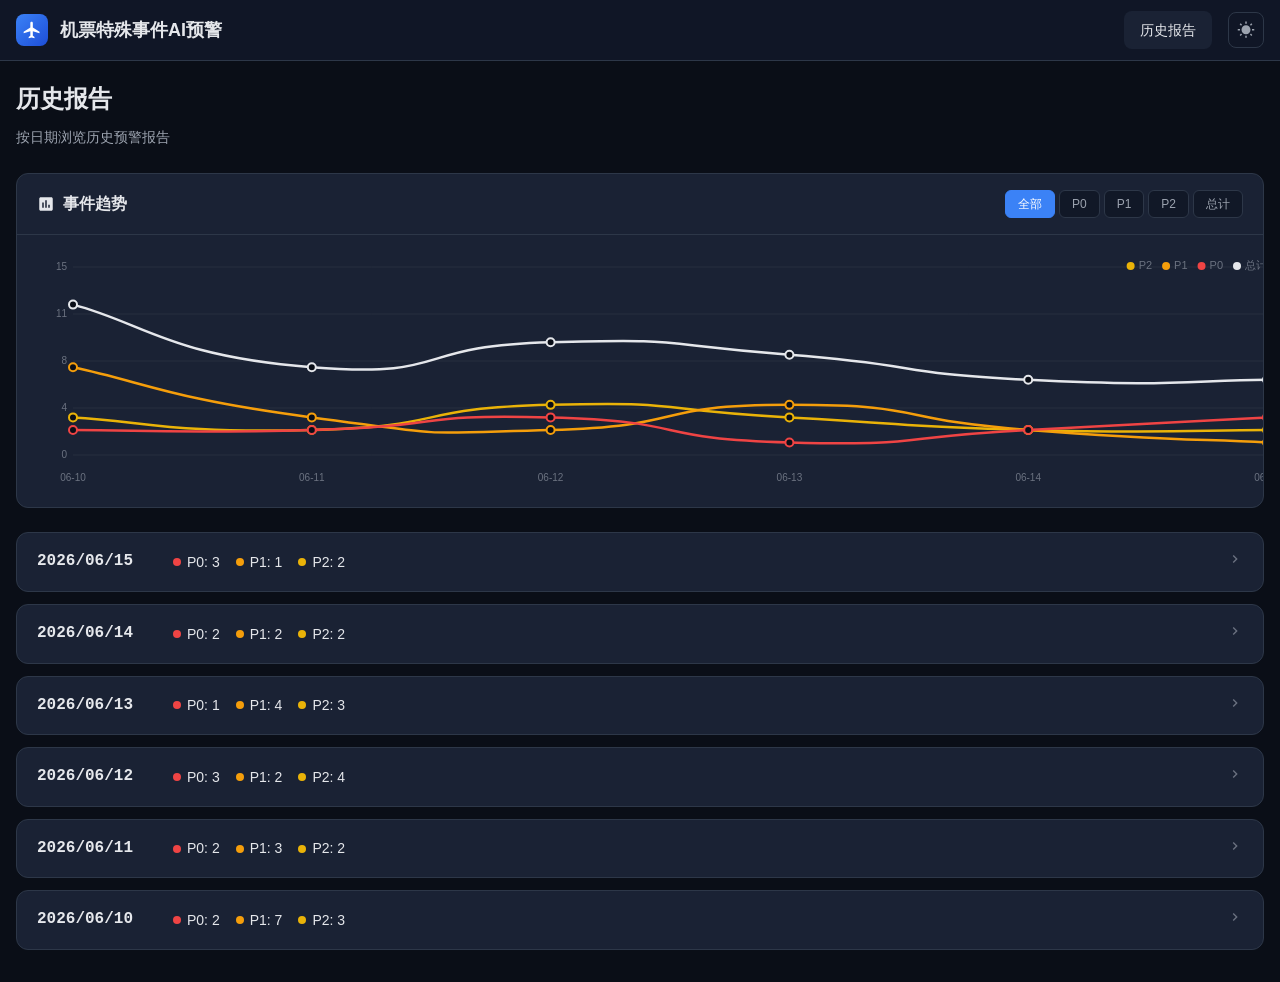
==== commit 3de63229: "rename: 全球机票风险事件监测 → 机票特殊事件AI预警" ====
--- a/archive.html
+++ b/archive.html
@@ -3,8 +3,8 @@
 <head>
   <meta charset="UTF-8">
   <meta name="viewport" content="width=device-width, initial-scale=1.0">
-  <title>历史报告 - 全球机票风险事件监测</title>
-  <meta name="description" content="全球机票风险事件历史报告归档">
+  <title>历史报告 - 机票特殊事件AI预警</title>
+  <meta name="description" content="机票特殊事件AI预警历史报告归档">
   <link rel="icon" href="data:image/svg+xml,<svg xmlns='http://www.w3.org/2000/svg' viewBox='0 0 24 24'><path d='M21 16v-2l-8-5V3.5c0-.83-.67-1.5-1.5-1.5S10 2.67 10 3.5V9l-8 5v2l8-2.5V19l-2 1.5V22l3.5-1 3.5 1v-1.5L13 19v-5.5l8 2.5z' fill='%233b82f6'/></svg>">
   <link rel="stylesheet" href="css/style.css">
 </head>
@@ -16,7 +16,7 @@
         <div class="nav-logo">
           <svg viewBox="0 0 24 24"><path d="M21 16v-2l-8-5V3.5c0-.83-.67-1.5-1.5-1.5S10 2.67 10 3.5V9l-8 5v2l8-2.5V19l-2 1.5V22l3.5-1 3.5 1v-1.5L13 19v-5.5l8 2.5z"/></svg>
         </div>
-        <span class="nav-title">全球机票风险事件监测</span>
+        <span class="nav-title">机票特殊事件AI预警</span>
       </div>
       <div class="nav-right">
         <div class="nav-links">
@@ -36,7 +36,7 @@
       <div class="page-header">
         <h1 class="page-title">历史报告</h1>
         <div class="page-meta">
-          <span>按日期浏览历史风险日报</span>
+          <span>按日期浏览历史预警报告</span>
         </div>
       </div>
 
--- a/css/style.css
+++ b/css/style.css
@@ -400,7 +400,7 @@
   background: var(--bg-secondary);
 }
 
-#riskMap {
+#indexMap {
   height: 100%;
   width: 100%;
 }
@@ -1384,3 +1384,167 @@
     gap: 0.5rem;
   }
 }
+/* ===== Compact Event Items (Dashboard) ===== */
+.event-group-label {
+  font-size: 0.8125rem;
+  font-weight: 600;
+  padding: 0.625rem 1.25rem;
+  background: var(--bg-secondary);
+  color: var(--text-secondary);
+  position: sticky;
+  top: 0;
+  z-index: 1;
+}
+.event-group-label.p0 { border-left: 3px solid var(--accent-p0); }
+.event-group-label.p1 { border-left: 3px solid var(--accent-p1); }
+.event-group-label.p2 { border-left: 3px solid var(--accent-p2); }
+
+.event-item-compact {
+  padding: 0.75rem 1.25rem;
+  border-bottom: 1px solid var(--border-color);
+  cursor: pointer;
+  transition: background 0.15s;
+}
+.event-item-compact:last-child { border-bottom: none; }
+.event-item-compact:hover { background: var(--bg-card-hover); }
+
+.event-item-header {
+  display: flex;
+  align-items: flex-start;
+  gap: 0.625rem;
+}
+
+.event-item-info {
+  flex: 1;
+  min-width: 0;
+}
+
+.event-item-title {
+  font-size: 0.875rem;
+  font-weight: 500;
+  line-height: 1.4;
+}
+
+.event-item-meta {
+  display: flex;
+  flex-wrap: wrap;
+  gap: 0.75rem;
+  font-size: 0.75rem;
+  color: var(--text-muted);
+  margin-top: 0.25rem;
+}
+.event-item-meta span {
+  display: flex;
+  align-items: center;
+  gap: 0.25rem;
+}
+.event-item-meta svg {
+  width: 12px;
+  height: 12px;
+  fill: currentColor;
+}
+
+.expand-arrow {
+  flex-shrink: 0;
+  color: var(--text-muted);
+  transition: transform 0.2s ease;
+  margin-top: 2px;
+}
+.expand-arrow.rotated {
+  transform: rotate(180deg);
+}
+
+.event-item-detail {
+  max-height: 0;
+  overflow: hidden;
+  transition: max-height 0.3s ease, padding 0.3s ease;
+  padding: 0 0;
+}
+.event-item-detail.expanded {
+  max-height: 600px;
+  padding: 0.75rem 0 0 0;
+}
+
+.detail-summary {
+  font-size: 0.8125rem;
+  color: var(--text-secondary);
+  line-height: 1.5;
+  padding: 0.5rem 0.75rem;
+  background: var(--bg-secondary);
+  border-radius: var(--radius-sm);
+  border-left: 3px solid var(--accent-blue);
+  margin-bottom: 0.5rem;
+}
+
+.detail-grid {
+  display: grid;
+  grid-template-columns: 1fr 1fr;
+  gap: 0.5rem;
+}
+
+.detail-grid .detail-item {
+  font-size: 0.8125rem;
+  padding: 0.375rem 0;
+}
+.detail-grid .detail-label {
+  color: var(--text-muted);
+  font-size: 0.75rem;
+}
+.detail-grid .detail-value {
+  color: var(--text-primary);
+}
+
+.event-item-detail .action-box {
+  margin-top: 0.5rem;
+}
+
+/* ===== Two Column Layout Adjustments ===== */
+.content-grid {
+  display: grid;
+  grid-template-columns: 1fr;
+  gap: 1.5rem;
+}
+
+@media (min-width: 1024px) {
+  .content-grid {
+    grid-template-columns: 1fr 1fr;
+  }
+  .map-section {
+    position: sticky;
+    top: 80px;
+    align-self: start;
+  }
+}
+
+.event-list {
+  max-height: 640px;
+  overflow-y: auto;
+}
+
+/* ===== Filter search inline ===== */
+.filter-search {
+  display: flex;
+  align-items: center;
+  gap: 0.5rem;
+  background: var(--bg-secondary);
+  border: 1px solid var(--border-color);
+  border-radius: 6px;
+  padding: 0.3rem 0.625rem;
+  flex: 1;
+  min-width: 160px;
+}
+
+/* ===== Stats grid on dashboard ===== */
+#statsGrid {
+  margin-bottom: 1.5rem;
+}
+
+/* Mobile: stack map above list */
+@media (max-width: 640px) {
+  .event-list {
+    max-height: none;
+  }
+  .detail-grid {
+    grid-template-columns: 1fr;
+  }
+}
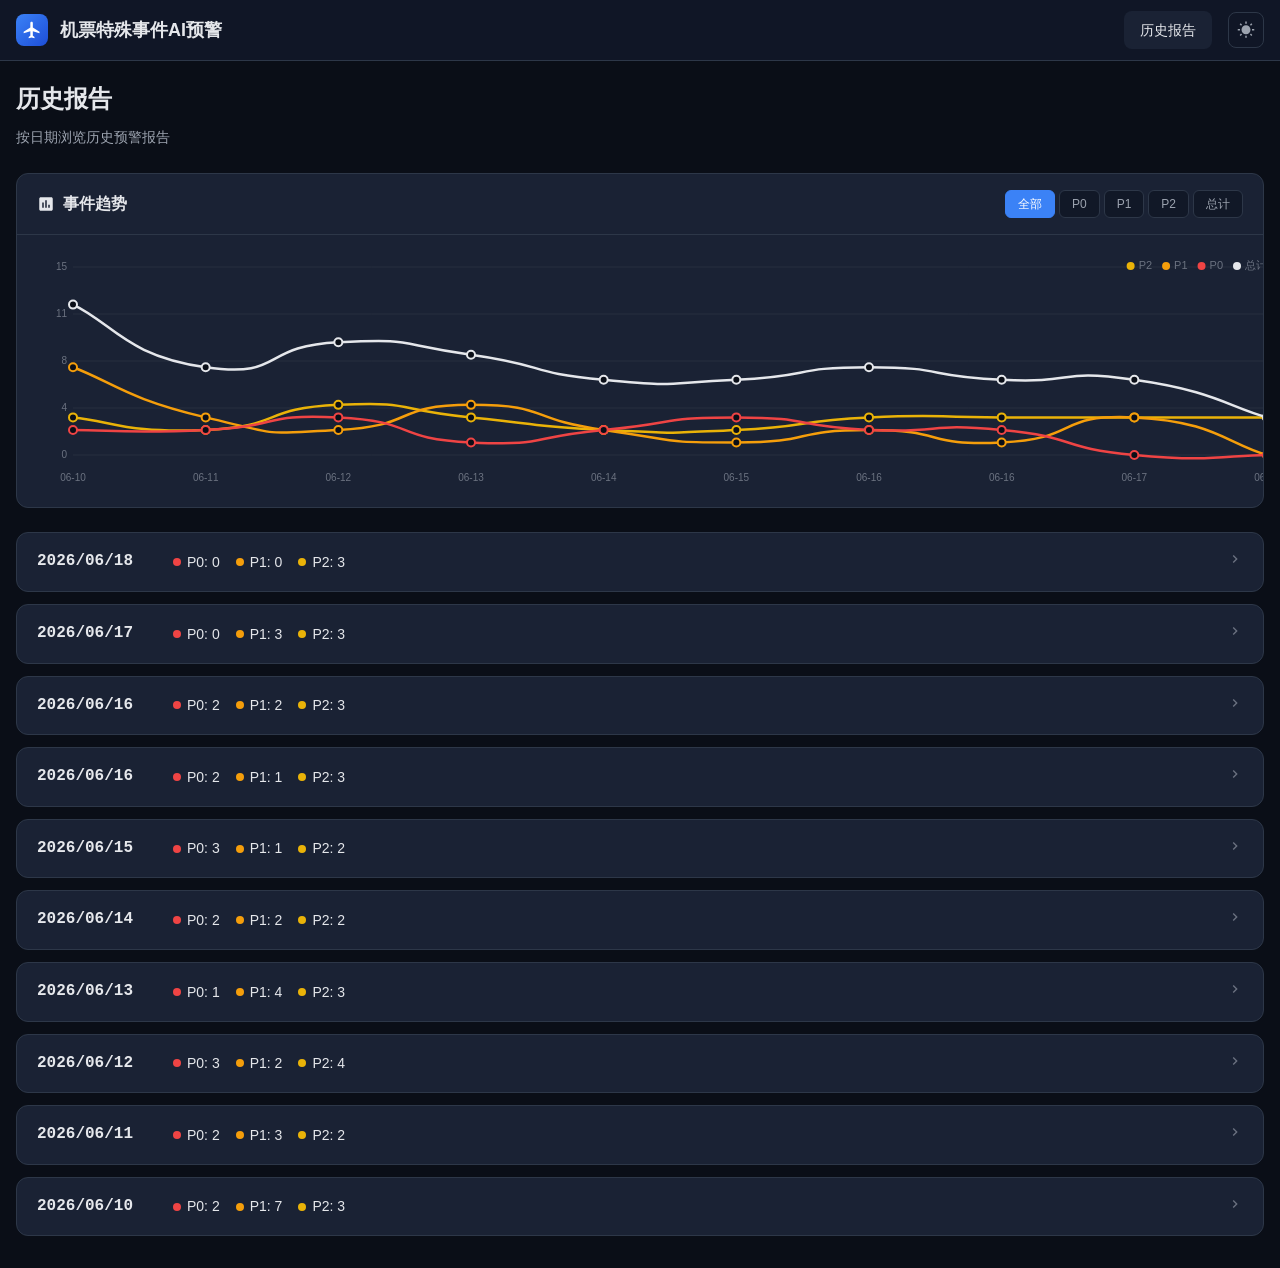
==== commit 1c00ed68: "fix: 更新JS版本号强制刷新CDN缓存" ====
--- a/archive.html
+++ b/archive.html
@@ -73,7 +73,7 @@
     </div>
   </main>
 
-  <script src="js/config.js"></script>
-  <script src="js/archive.js"></script>
+  <script src="js/config.js?v=20260618a"></script>
+  <script src="js/archive.js?v=20260618a"></script>
 </body>
 </html>
--- a/css/style.css
+++ b/css/style.css
@@ -1547,4 +1547,288 @@
   .detail-grid {
     grid-template-columns: 1fr;
   }
+}
+
+/* ===== Event Detail Modal ===== */
+.modal-overlay {
+  display: none;
+  position: fixed;
+  inset: 0;
+  z-index: 1000;
+  background: rgba(0, 0, 0, 0.7);
+  backdrop-filter: blur(4px);
+  justify-content: center;
+  align-items: flex-start;
+  padding: 60px 16px 32px;
+  overflow-y: auto;
+}
+
+.modal-overlay.active {
+  display: flex;
+}
+
+.modal-content {
+  background: var(--bg-card);
+  border: 1px solid var(--border-color);
+  border-radius: var(--radius);
+  width: 100%;
+  max-width: 720px;
+  position: relative;
+  box-shadow: var(--shadow-lg);
+  animation: modalSlideIn 0.2s ease-out;
+}
+
+@keyframes modalSlideIn {
+  from { opacity: 0; transform: translateY(-20px); }
+  to { opacity: 1; transform: translateY(0); }
+}
+
+.modal-close {
+  position: absolute;
+  top: 12px;
+  right: 16px;
+  background: none;
+  border: none;
+  color: var(--text-secondary);
+  font-size: 28px;
+  cursor: pointer;
+  line-height: 1;
+  padding: 4px 8px;
+  border-radius: 4px;
+  transition: all 0.15s;
+  z-index: 1;
+}
+
+.modal-close:hover {
+  background: var(--bg-secondary);
+  color: var(--text-primary);
+}
+
+.modal-body {
+  padding: 24px 28px 28px;
+}
+
+.modal-event-header {
+  display: flex;
+  align-items: center;
+  gap: 10px;
+  margin-bottom: 12px;
+}
+
+.modal-priority {
+  font-size: 13px;
+  font-weight: 700;
+  padding: 4px 10px;
+  border-radius: 4px;
+}
+
+.modal-category {
+  display: flex;
+  align-items: center;
+  gap: 4px;
+  color: var(--text-secondary);
+  font-size: 13px;
+}
+
+.modal-category svg {
+  width: 16px;
+  height: 16px;
+}
+
+.modal-title {
+  font-size: 20px;
+  font-weight: 700;
+  color: var(--text-primary);
+  margin-bottom: 8px;
+  line-height: 1.4;
+  padding-right: 32px;
+}
+
+.modal-summary {
+  color: var(--text-secondary);
+  font-size: 14px;
+  line-height: 1.6;
+  margin-bottom: 20px;
+  padding-bottom: 16px;
+  border-bottom: 1px solid var(--border-color);
+}
+
+.modal-detail-grid {
+  display: grid;
+  grid-template-columns: 1fr 1fr;
+  gap: 12px;
+  margin-bottom: 20px;
+}
+
+.modal-detail-item {
+  display: flex;
+  gap: 10px;
+  padding: 10px 12px;
+  background: var(--bg-secondary);
+  border-radius: var(--radius-sm);
+  border: 1px solid var(--border-color);
+}
+
+.modal-detail-icon {
+  font-size: 18px;
+  flex-shrink: 0;
+  margin-top: 2px;
+}
+
+.modal-detail-content {
+  min-width: 0;
+}
+
+.modal-detail-label {
+  font-size: 11px;
+  color: var(--text-muted);
+  margin-bottom: 2px;
+  text-transform: uppercase;
+  letter-spacing: 0.5px;
+}
+
+.modal-detail-value {
+  font-size: 13px;
+  color: var(--text-primary);
+  line-height: 1.4;
+  word-break: break-word;
+}
+
+/* Description sections in modal */
+.modal-description {
+  margin-bottom: 20px;
+  padding-top: 16px;
+  border-top: 1px solid var(--border-color);
+}
+
+.modal-desc-section {
+  margin-bottom: 14px;
+}
+
+.modal-desc-header {
+  font-size: 14px;
+  font-weight: 600;
+  color: var(--accent-blue);
+  margin-bottom: 6px;
+  padding-left: 8px;
+  border-left: 3px solid var(--accent-blue);
+}
+
+.modal-desc-section p {
+  color: var(--text-secondary);
+  font-size: 13px;
+  line-height: 1.7;
+  margin: 4px 0;
+}
+
+.modal-desc-list-item {
+  color: var(--text-secondary);
+  font-size: 13px;
+  line-height: 1.6;
+  padding-left: 12px;
+  position: relative;
+  margin: 3px 0;
+}
+
+.modal-desc-list-item::before {
+  content: '•';
+  position: absolute;
+  left: 0;
+  color: var(--text-muted);
+}
+
+/* Sources section in modal */
+.modal-sources {
+  padding-top: 16px;
+  border-top: 1px solid var(--border-color);
+}
+
+.modal-sources-title {
+  font-size: 14px;
+  font-weight: 600;
+  color: var(--text-primary);
+  margin-bottom: 10px;
+}
+
+.modal-sources-list {
+  display: flex;
+  flex-direction: column;
+  gap: 6px;
+}
+
+.modal-source-link {
+  display: flex;
+  align-items: center;
+  gap: 8px;
+  padding: 8px 12px;
+  background: var(--bg-secondary);
+  border: 1px solid var(--border-color);
+  border-radius: 6px;
+  color: var(--text-secondary);
+  text-decoration: none;
+  font-size: 13px;
+  line-height: 1.4;
+  transition: all 0.15s;
+}
+
+.modal-source-link:hover {
+  background: var(--bg-card-hover);
+  border-color: var(--accent-blue);
+  color: var(--accent-blue);
+}
+
+.modal-source-link svg {
+  flex-shrink: 0;
+  opacity: 0.6;
+}
+
+.modal-source-link:hover svg {
+  opacity: 1;
+}
+
+.modal-source-link span {
+  overflow: hidden;
+  text-overflow: ellipsis;
+}
+
+/* View detail button in compact card */
+.detail-view-btn {
+  display: inline-block;
+  margin-top: 10px;
+  padding: 6px 14px;
+  font-size: 12px;
+  color: var(--accent-blue);
+  background: var(--accent-blue-bg);
+  border: 1px solid transparent;
+  border-radius: 4px;
+  cursor: pointer;
+  transition: all 0.15s;
+}
+
+.detail-view-btn:hover {
+  border-color: var(--accent-blue);
+  background: rgba(59, 130, 246, 0.2);
+}
+
+/* Make compact event card clickable */
+.event-item-compact {
+  cursor: pointer;
+  transition: all 0.15s;
+}
+
+.event-item-compact:hover {
+  border-color: var(--accent-blue) !important;
+}
+
+/* Mobile: modal detail grid single column */
+@media (max-width: 640px) {
+  .modal-detail-grid {
+    grid-template-columns: 1fr;
+  }
+  .modal-body {
+    padding: 20px 16px 24px;
+  }
+  .modal-title {
+    font-size: 18px;
+  }
 }
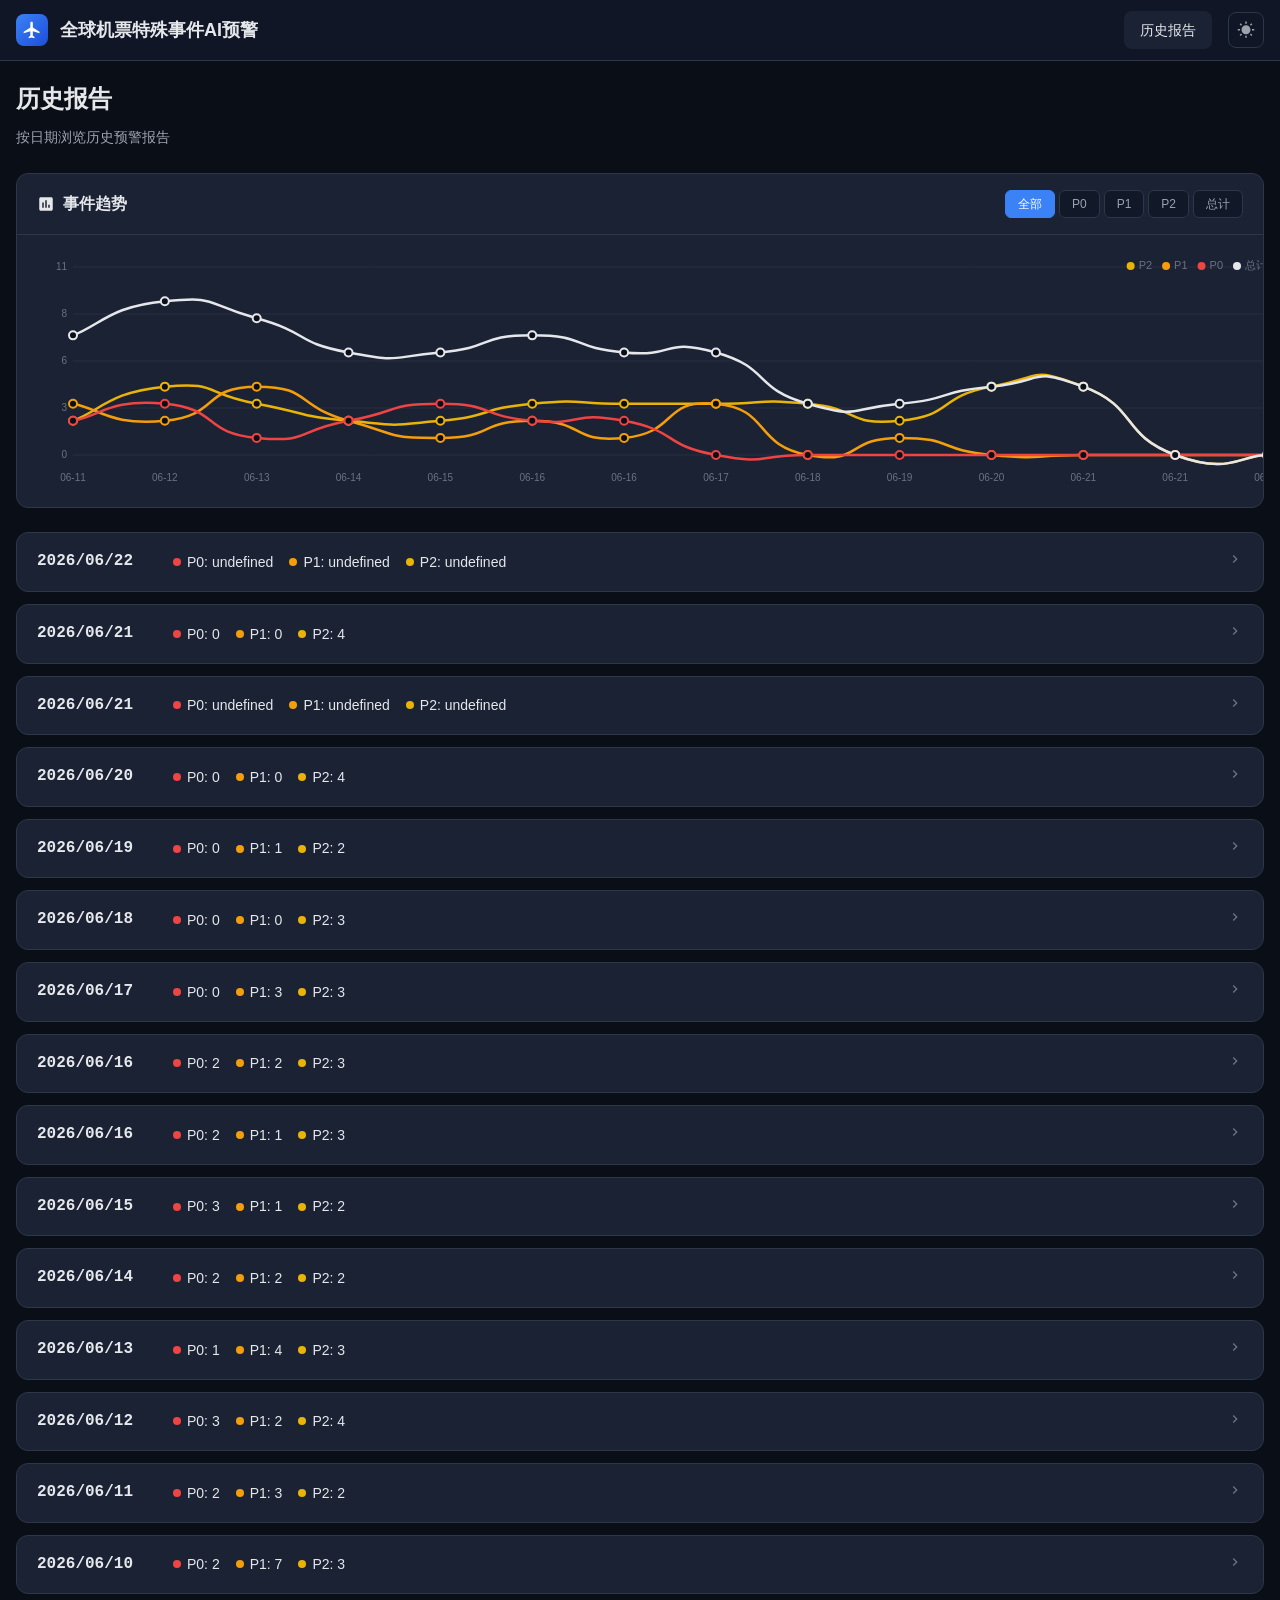
==== commit 87a6f838: "feat: 更新网站标题为全球机票特殊事件AI预警" ====
--- a/archive.html
+++ b/archive.html
@@ -3,8 +3,8 @@
 <head>
   <meta charset="UTF-8">
   <meta name="viewport" content="width=device-width, initial-scale=1.0">
-  <title>历史报告 - 机票特殊事件AI预警</title>
-  <meta name="description" content="机票特殊事件AI预警历史报告归档">
+  <title>历史报告 - 全球机票特殊事件AI预警</title>
+  <meta name="description" content="全球机票特殊事件AI预警历史报告归档">
   <link rel="icon" href="data:image/svg+xml,<svg xmlns='http://www.w3.org/2000/svg' viewBox='0 0 24 24'><path d='M21 16v-2l-8-5V3.5c0-.83-.67-1.5-1.5-1.5S10 2.67 10 3.5V9l-8 5v2l8-2.5V19l-2 1.5V22l3.5-1 3.5 1v-1.5L13 19v-5.5l8 2.5z' fill='%233b82f6'/></svg>">
   <link rel="stylesheet" href="css/style.css">
 </head>
@@ -16,7 +16,7 @@
         <div class="nav-logo">
           <svg viewBox="0 0 24 24"><path d="M21 16v-2l-8-5V3.5c0-.83-.67-1.5-1.5-1.5S10 2.67 10 3.5V9l-8 5v2l8-2.5V19l-2 1.5V22l3.5-1 3.5 1v-1.5L13 19v-5.5l8 2.5z"/></svg>
         </div>
-        <span class="nav-title">机票特殊事件AI预警</span>
+        <span class="nav-title">全球机票特殊事件AI预警</span>
       </div>
       <div class="nav-right">
         <div class="nav-links">
